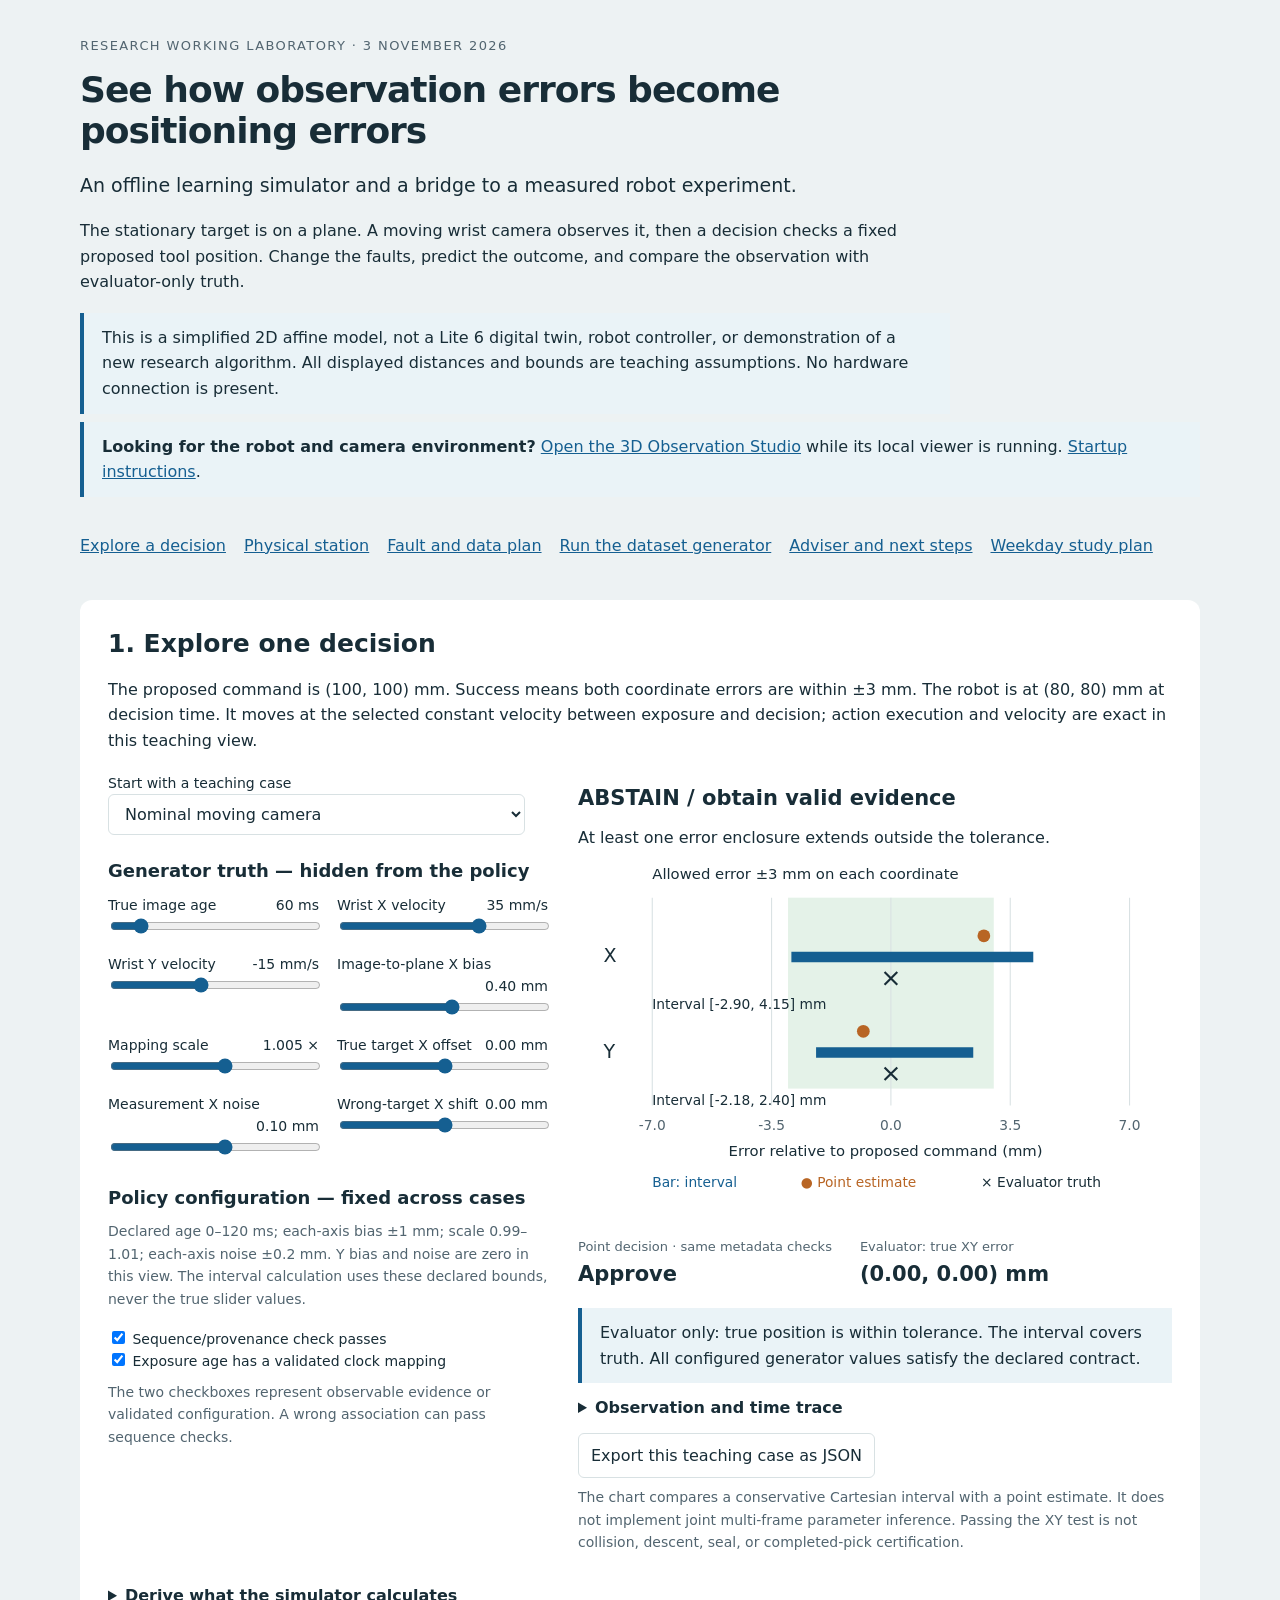
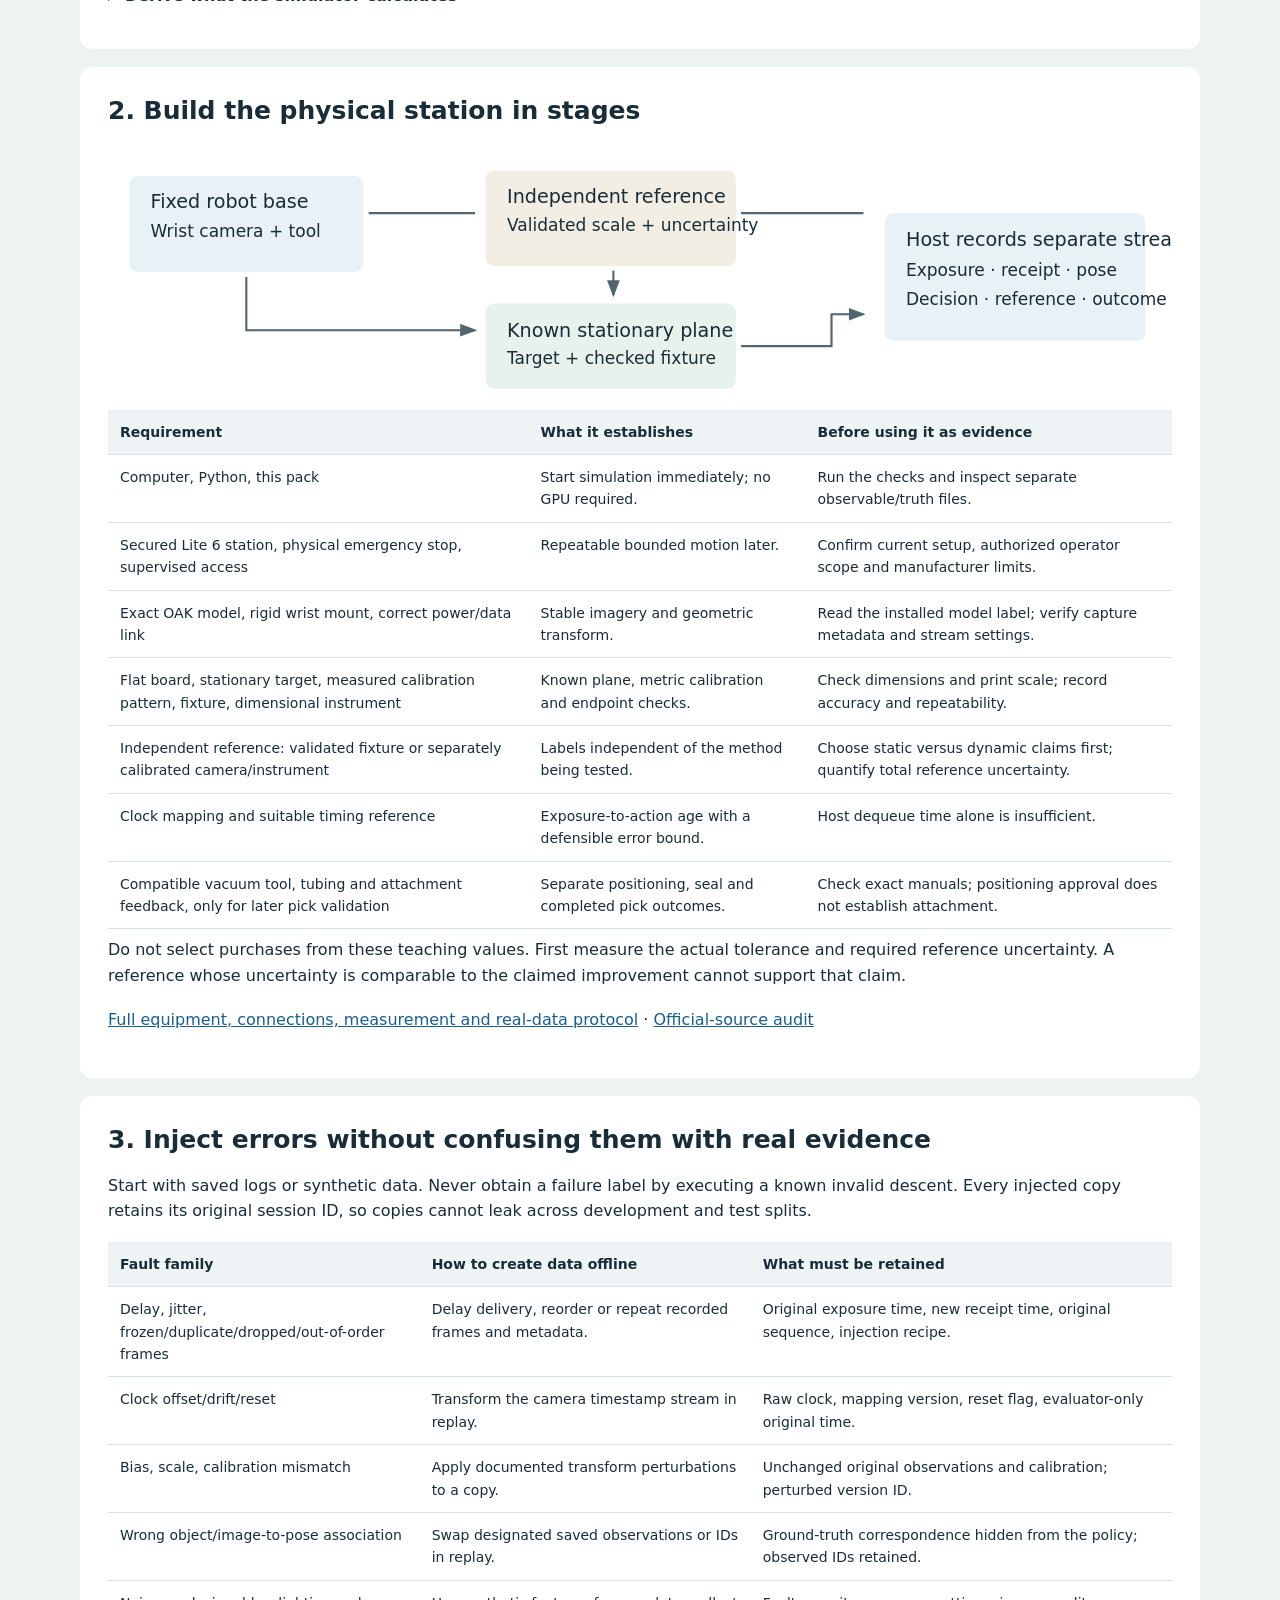
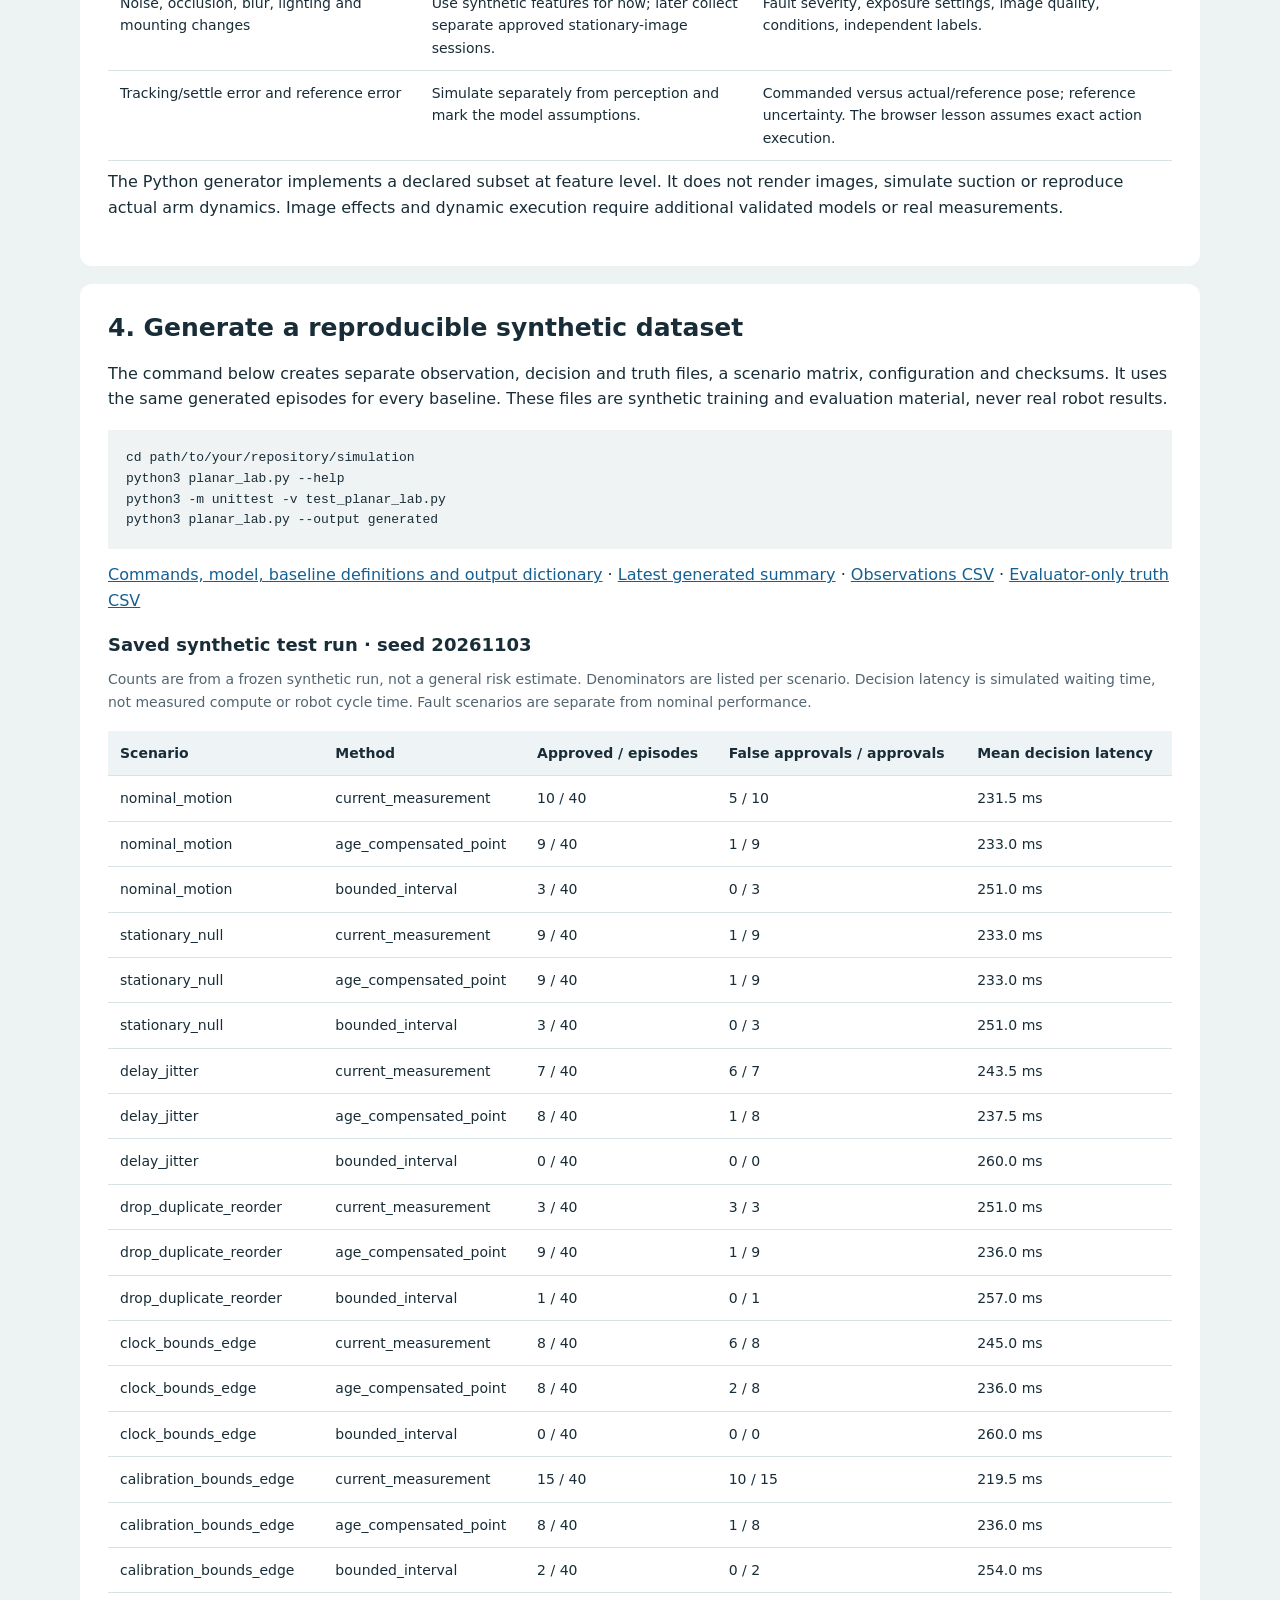
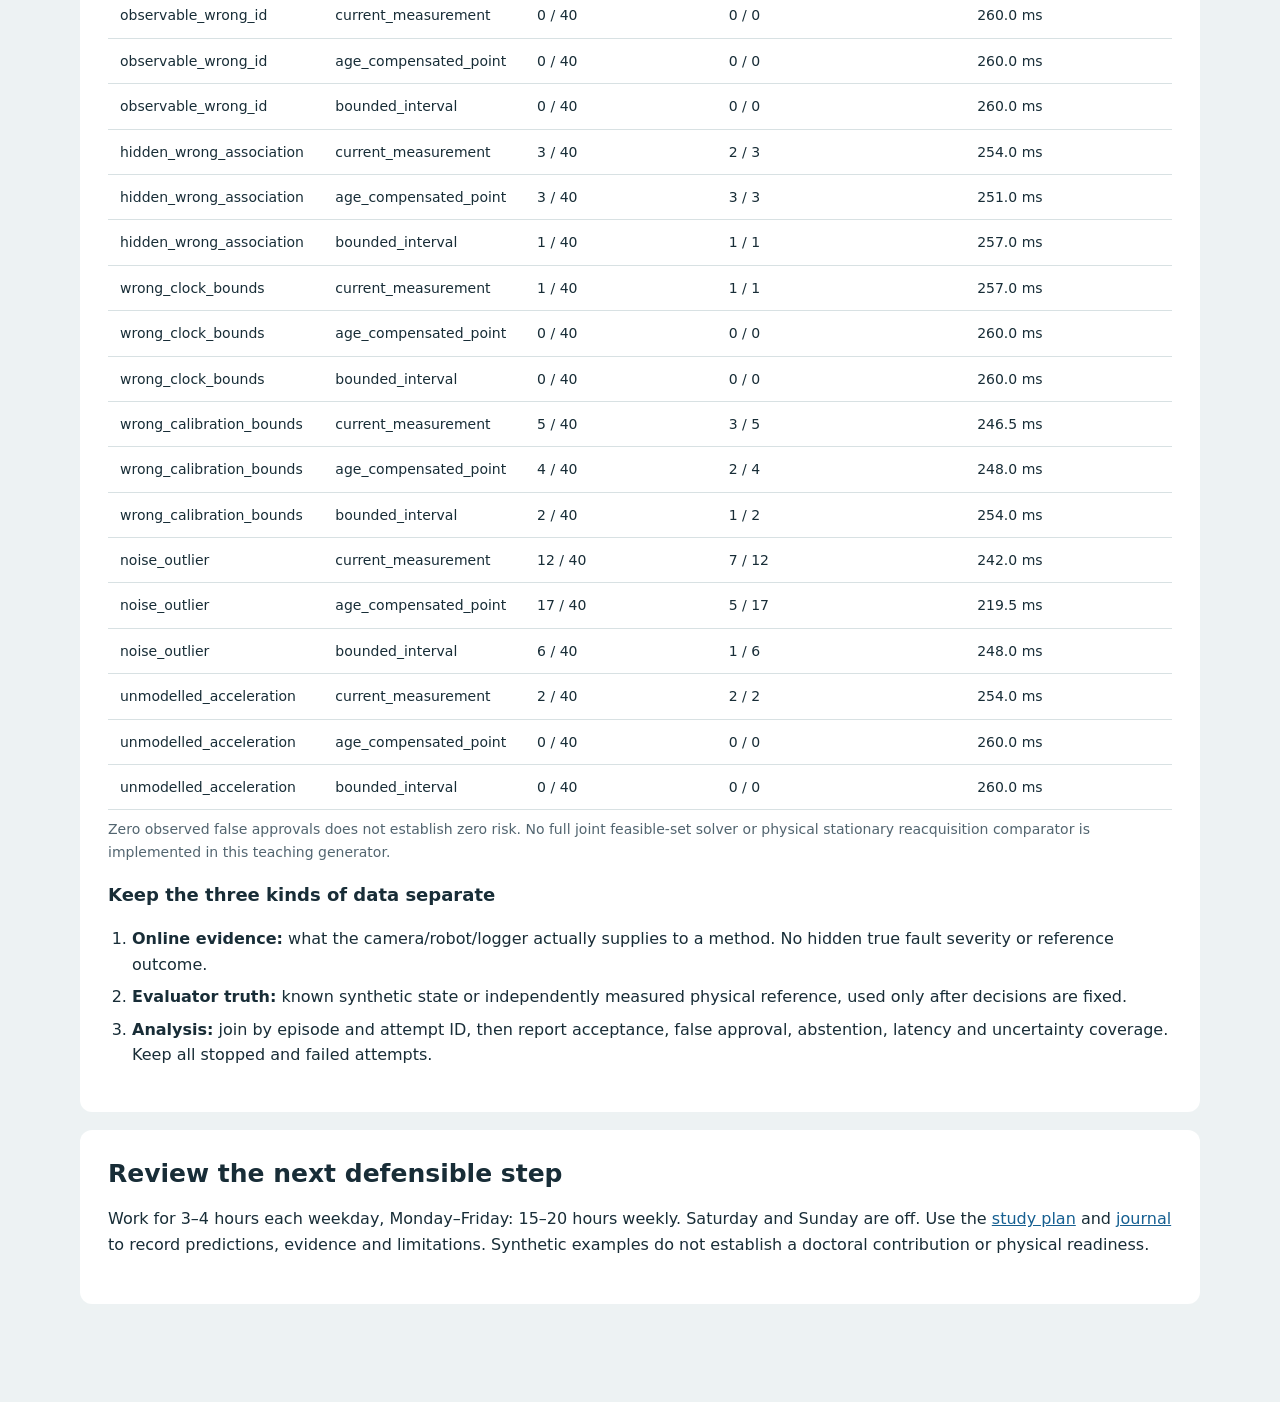
==== simulation/LAB_EXPLORER.html @ f9ffcfca "Publish reviewed Lite 6 visual laboratory and daily weekday study materials" ====
<!doctype html>
<html lang="en"><head><meta charset="utf-8"><meta name="viewport" content="width=device-width,initial-scale=1"><title>Robot observation laboratory · simulation and experiment guide</title>
<style>
:root{color-scheme:light;--ink:#182d37;--muted:#526570;--line:#d8e1e3;--blue:#155f91;--green:#196b51;--red:#a93433;--paper:#fff;--back:#edf2f3}*{box-sizing:border-box}body{margin:0;background:var(--back);color:var(--ink);font:16px/1.6 system-ui,-apple-system,sans-serif}main{max-width:1180px;margin:auto;padding:36px 30px 80px}header{max-width:870px}h1{font-size:36px;line-height:1.15;letter-spacing:-1px;margin:12px 0 18px}h2{font-size:25px;line-height:1.3;margin:0 0 16px}h3{font-size:18px;margin:0 0 8px}p{margin:8px 0 18px}a{color:var(--blue)}.eyebrow{font-size:13px;text-transform:uppercase;letter-spacing:1.4px;color:var(--muted)}nav{display:flex;gap:18px;flex-wrap:wrap;padding:18px 0 24px}section{background:var(--paper);padding:28px;margin:18px 0;border-radius:12px}.lead{font-size:19px}.notice{border-left:4px solid var(--blue);padding:12px 18px;background:#eaf3f7}.grid{display:grid;grid-template-columns:1fr 1.35fr;gap:30px}.controls{display:grid;grid-template-columns:1fr 1fr;gap:12px 18px}label{display:block;font-size:14px}label output{float:right;font-variant-numeric:tabular-nums}input[type=range]{width:100%;accent-color:var(--blue)}select,button{font:inherit;max-width:100%;padding:9px 12px;border:1px solid var(--line);border-radius:6px;background:white;color:var(--ink)}button{cursor:pointer}button:hover{background:#edf4f7}button:focus-visible,a:focus-visible,input:focus-visible,select:focus-visible{outline:3px solid #d98c30;outline-offset:3px}.span{grid-column:1/-1}.muted{color:var(--muted);font-size:14px}.status{font-size:21px;font-weight:650;margin:10px 0}.metrics{display:flex;flex-wrap:wrap;gap:12px 28px;margin:16px 0}.metrics strong{display:block;font-size:21px;font-variant-numeric:tabular-nums}.metrics span{font-size:13px;color:var(--muted)}.figure{width:100%;height:auto;display:block}.steps{display:grid;grid-template-columns:repeat(4,1fr);gap:18px}.steps article{border-top:3px solid var(--line);padding-top:12px}table{border-collapse:collapse;width:100%;font-size:14px}th,td{padding:11px 12px;border-bottom:1px solid var(--line);text-align:left;vertical-align:top}th{background:#eef4f5}code,pre{font-family:ui-monospace,monospace;font-size:13px}pre{background:#eff3f4;padding:18px;overflow:auto}details{margin:12px 0}summary{cursor:pointer;font-weight:600}.table-wrap{overflow-x:auto}ul,ol{padding-left:24px}li{margin:7px 0}.result{padding:16px 0;border-top:1px solid var(--line)}.tag{font-size:12px;letter-spacing:.4px;text-transform:uppercase;color:var(--muted)}@media(max-width:800px){.grid{grid-template-columns:1fr}.steps{grid-template-columns:1fr 1fr}h1{font-size:29px}main{padding:22px 14px}section{padding:21px 18px}}@media(max-width:400px){.controls,.steps{grid-template-columns:1fr}.span{grid-column:auto}}@media print{body{background:white}main{padding:0}section{break-inside:avoid}button,input,select{display:none}}
</style></head><body><main>
<header><div class="eyebrow">Research working laboratory · 3 November 2026</div><h1>See how observation errors become positioning errors</h1><p class="lead">An offline learning simulator and a bridge to a measured robot experiment.</p><p>The stationary target is on a plane. A moving wrist camera observes it, then a decision checks a fixed proposed tool position. Change the faults, predict the outcome, and compare the observation with evaluator-only truth.</p><div class="notice">This is a simplified 2D affine model, not a Lite 6 digital twin, robot controller, or demonstration of a new research algorithm. All displayed distances and bounds are teaching assumptions. No hardware connection is present.</div></header>
<p class="notice"><strong>Looking for the robot and camera environment?</strong> <a href="scene3d/index.html">Open the 3D Observation Studio</a> while its local viewer is running. <a href="scene3d/README.html">Startup instructions</a>.</p><nav aria-label="Laboratory contents"><a href="#explore">Explore a decision</a><a href="#station">Physical station</a><a href="#faults">Fault and data plan</a><a href="#run">Run the dataset generator</a><a href="#adviser">Adviser and next steps</a><a href="../starter_pack/16_Week_Plan.html">Weekday study plan</a></nav>
<section id="explore"><h2>1. Explore one decision</h2><p>The proposed command is (100, 100) mm. Success means both coordinate errors are within ±3 mm. The robot is at (80, 80) mm at decision time. It moves at the selected constant velocity between exposure and decision; action execution and velocity are exact in this teaching view.</p>
<div class="grid"><div><label for="preset">Start with a teaching case</label><select id="preset"><option value="nominal">Nominal moving camera</option><option value="stopped">Stopped camera: old image can remain useful</option><option value="bias">Calibration error exceeds the declared bound</option><option value="freeze">Frozen image with misleading freshness</option><option value="association">Wrong target association</option><option value="duplicate">Duplicate frame detected</option><option value="unknown">Only receipt time is available</option></select>
<h3 style="margin-top:22px">Generator truth — hidden from the policy</h3><div class="controls">
<label for="age">True image age <output id="ageVal"></output><input id="age" type="range" min="0" max="500" value="60" step="5"></label>
<label for="velocity">Wrist X velocity <output id="velocityVal"></output><input id="velocity" type="range" min="-100" max="100" value="35" step="5"></label>
<label for="vy">Wrist Y velocity <output id="vyVal"></output><input id="vy" type="range" min="-100" max="100" value="-15" step="5"></label>
<label for="bias">Image-to-plane X bias <output id="biasVal"></output><input id="bias" type="range" min="-5" max="5" value="0.4" step="0.1"></label>
<label for="scale">Mapping scale <output id="scaleVal"></output><input id="scale" type="range" min="0.95" max="1.05" value="1.005" step="0.001"></label>
<label for="offset">True target X offset <output id="offsetVal"></output><input id="offset" type="range" min="-6" max="6" value="0" step="0.1"></label>
<label for="noise">Measurement X noise <output id="noiseVal"></output><input id="noise" type="range" min="-1" max="1" value="0.1" step="0.05"></label>
<label for="assoc">Wrong-target X shift <output id="assocVal"></output><input id="assoc" type="range" min="-10" max="10" value="0" step="0.5"></label>
</div><h3 style="margin-top:22px">Policy configuration — fixed across cases</h3><p class="muted">Declared age 0–120 ms; each-axis bias ±1 mm; scale 0.99–1.01; each-axis noise ±0.2 mm. Y bias and noise are zero in this view. The interval calculation uses these declared bounds, never the true slider values.</p>
<label><input id="provenance" type="checkbox" checked> Sequence/provenance check passes</label><label><input id="clock" type="checkbox" checked> Exposure age has a validated clock mapping</label><p class="muted">The two checkboxes represent observable evidence or validated configuration. A wrong association can pass sequence checks.</p></div>
<div><div id="status" class="status" aria-live="polite"></div><div id="reason"></div><svg id="plot" class="figure" viewBox="0 0 560 345" role="img" aria-label="Coordinate error intervals relative to allowed positioning tolerance"></svg><div class="metrics"><div><span>Point decision · same metadata checks</span><strong id="naive"></strong></div><div><span>Evaluator: true XY error</span><strong id="actual"></strong></div></div><div id="audit" class="notice"></div><details><summary>Observation and time trace</summary><pre id="trace"></pre></details><button id="export" type="button">Export this teaching case as JSON</button><p class="muted">The chart compares a conservative Cartesian interval with a point estimate. It does not implement joint multi-frame parameter inference. Passing the XY test is not collision, descent, seal, or completed-pick certification.</p></div></div>
<details><summary>Derive what the simulator calculates</summary><p>For each axis, exposure pose r<sub>c</sub> = r<sub>d</sub> − v·a, and the observation z = s·(p − r<sub>c</sub>) + b + n. The naive estimator uses p̂ = r<sub>d</sub> + z. The interval estimator considers p = r<sub>d</sub> − v·a + (z − b − n)/s for every endpoint of the declared age, bias, noise, and positive scale intervals. This expression is monotone in each variable when the others are fixed, so its extrema over this box occur at corners. It subtracts the fixed command to obtain the error interval. It approves only if both intervals lie within ±3 mm and the metadata requirements pass.</p><p>Increasing age does not create geometric error when velocity is zero and the scene is unchanged. A finite bound can fail when the actual age or bias exceeds it, or when the observed object is different. The evaluator can expose such failures; the online policy generally cannot see the hidden cause.</p></details></section>
<section id="station"><h2>2. Build the physical station in stages</h2><svg class="figure" viewBox="0 0 1000 250" role="img" aria-labelledby="stationTitle"><title id="stationTitle">Proposed station: wrist camera and tool over stationary target, independent reference, time and data streams</title><defs><marker id="arrow" markerWidth="9" markerHeight="9" refX="7" refY="3" orient="auto"><path d="M0,0 L0,6 L8,3 Z" fill="#526570"/></marker></defs><rect x="20" y="30" width="220" height="90" rx="8" fill="#e8f1f5"/><text x="40" y="60" font-size="18" fill="#182d37">Fixed robot base</text><text x="40" y="87" font-size="16" fill="#182d37">Wrist camera + tool</text><path d="M130,125 V175 H345" fill="none" stroke="#526570" stroke-width="2" marker-end="url(#arrow)"/><rect x="355" y="150" width="235" height="80" rx="8" fill="#e8f2ed"/><text x="375" y="181" font-size="18" fill="#182d37">Known stationary plane</text><text x="375" y="207" font-size="16" fill="#182d37">Target + checked fixture</text><rect x="355" y="25" width="235" height="90" rx="8" fill="#f3eee4"/><text x="375" y="55" font-size="18" fill="#182d37">Independent reference</text><text x="375" y="82" font-size="16" fill="#182d37">Validated scale + uncertainty</text><path d="M475,119 V142" stroke="#526570" stroke-width="2" marker-end="url(#arrow)"/><rect x="730" y="65" width="245" height="120" rx="8" fill="#e8f1f5"/><text x="750" y="96" font-size="18" fill="#182d37">Host records separate streams</text><text x="750" y="124" font-size="16" fill="#182d37">Exposure · receipt · pose</text><text x="750" y="151" font-size="16" fill="#182d37">Decision · reference · outcome</text><path d="M245,65 H345 M595,65 H710 M595,190 H680 V160 H710" fill="none" stroke="#526570" stroke-width="2" marker-end="url(#arrow)"/></svg>
<div class="table-wrap"><table><thead><tr><th>Requirement</th><th>What it establishes</th><th>Before using it as evidence</th></tr></thead><tbody>
<tr><td>Computer, Python, this pack</td><td>Start simulation immediately; no GPU required.</td><td>Run the checks and inspect separate observable/truth files.</td></tr><tr><td>Secured Lite 6 station, physical emergency stop, supervised access</td><td>Repeatable bounded motion later.</td><td>Confirm current setup, authorized operator scope and manufacturer limits.</td></tr><tr><td>Exact OAK model, rigid wrist mount, correct power/data link</td><td>Stable imagery and geometric transform.</td><td>Read the installed model label; verify capture metadata and stream settings.</td></tr><tr><td>Flat board, stationary target, measured calibration pattern, fixture, dimensional instrument</td><td>Known plane, metric calibration and endpoint checks.</td><td>Check dimensions and print scale; record accuracy and repeatability.</td></tr><tr><td>Independent reference: validated fixture or separately calibrated camera/instrument</td><td>Labels independent of the method being tested.</td><td>Choose static versus dynamic claims first; quantify total reference uncertainty.</td></tr><tr><td>Clock mapping and suitable timing reference</td><td>Exposure-to-action age with a defensible error bound.</td><td>Host dequeue time alone is insufficient.</td></tr><tr><td>Compatible vacuum tool, tubing and attachment feedback, only for later pick validation</td><td>Separate positioning, seal and completed pick outcomes.</td><td>Check exact manuals; positioning approval does not establish attachment.</td></tr></tbody></table></div>
<p>Do not select purchases from these teaching values. First measure the actual tolerance and required reference uncertainty. A reference whose uncertainty is comparable to the claimed improvement cannot support that claim.</p><p><a href="PHYSICAL_SETUP_AND_DATA_PROTOCOL.html">Full equipment, connections, measurement and real-data protocol</a> · <a href="SOURCES.html">Official-source audit</a></p></section>
<section id="faults"><h2>3. Inject errors without confusing them with real evidence</h2><p>Start with saved logs or synthetic data. Never obtain a failure label by executing a known invalid descent. Every injected copy retains its original session ID, so copies cannot leak across development and test splits.</p><div class="table-wrap"><table><thead><tr><th>Fault family</th><th>How to create data offline</th><th>What must be retained</th></tr></thead><tbody><tr><td>Delay, jitter, frozen/duplicate/dropped/out-of-order frames</td><td>Delay delivery, reorder or repeat recorded frames and metadata.</td><td>Original exposure time, new receipt time, original sequence, injection recipe.</td></tr><tr><td>Clock offset/drift/reset</td><td>Transform the camera timestamp stream in replay.</td><td>Raw clock, mapping version, reset flag, evaluator-only original time.</td></tr><tr><td>Bias, scale, calibration mismatch</td><td>Apply documented transform perturbations to a copy.</td><td>Unchanged original observations and calibration; perturbed version ID.</td></tr><tr><td>Wrong object/image-to-pose association</td><td>Swap designated saved observations or IDs in replay.</td><td>Ground-truth correspondence hidden from the policy; observed IDs retained.</td></tr><tr><td>Noise, occlusion, blur, lighting and mounting changes</td><td>Use synthetic features for now; later collect separate approved stationary-image sessions.</td><td>Fault severity, exposure settings, image quality, conditions, independent labels.</td></tr><tr><td>Tracking/settle error and reference error</td><td>Simulate separately from perception and mark the model assumptions.</td><td>Commanded versus actual/reference pose; reference uncertainty. The browser lesson assumes exact action execution.</td></tr></tbody></table></div><p>The Python generator implements a declared subset at feature level. It does not render images, simulate suction or reproduce actual arm dynamics. Image effects and dynamic execution require additional validated models or real measurements.</p></section>
<section id="run"><h2>4. Generate a reproducible synthetic dataset</h2><p>The command below creates separate observation, decision and truth files, a scenario matrix, configuration and checksums. It uses the same generated episodes for every baseline. These files are synthetic training and evaluation material, never real robot results.</p><pre>cd path/to/your/repository/simulation
python3 planar_lab.py --help
python3 -m unittest -v test_planar_lab.py
python3 planar_lab.py --output generated</pre><p><a href="README.html">Commands, model, baseline definitions and output dictionary</a> · <a href="generated/summary.json">Latest generated summary</a> · <a href="generated/observations.csv">Observations CSV</a> · <a href="generated/truth.csv">Evaluator-only truth CSV</a></p>
<div id="batch-results"><h3>Saved synthetic test run · seed 20261103</h3><p class="muted">Counts are from a frozen synthetic run, not a general risk estimate. Denominators are listed per scenario. Decision latency is simulated waiting time, not measured compute or robot cycle time. Fault scenarios are separate from nominal performance.</p><div class="table-wrap"><table><thead><tr><th>Scenario</th><th>Method</th><th>Approved / episodes</th><th>False approvals / approvals</th><th>Mean decision latency</th></tr></thead><tbody><tr><td>nominal_motion</td><td>current_measurement</td><td>10 / 40</td><td>5 / 10</td><td>231.5 ms</td></tr><tr><td>nominal_motion</td><td>age_compensated_point</td><td>9 / 40</td><td>1 / 9</td><td>233.0 ms</td></tr><tr><td>nominal_motion</td><td>bounded_interval</td><td>3 / 40</td><td>0 / 3</td><td>251.0 ms</td></tr><tr><td>stationary_null</td><td>current_measurement</td><td>9 / 40</td><td>1 / 9</td><td>233.0 ms</td></tr><tr><td>stationary_null</td><td>age_compensated_point</td><td>9 / 40</td><td>1 / 9</td><td>233.0 ms</td></tr><tr><td>stationary_null</td><td>bounded_interval</td><td>3 / 40</td><td>0 / 3</td><td>251.0 ms</td></tr><tr><td>delay_jitter</td><td>current_measurement</td><td>7 / 40</td><td>6 / 7</td><td>243.5 ms</td></tr><tr><td>delay_jitter</td><td>age_compensated_point</td><td>8 / 40</td><td>1 / 8</td><td>237.5 ms</td></tr><tr><td>delay_jitter</td><td>bounded_interval</td><td>0 / 40</td><td>0 / 0</td><td>260.0 ms</td></tr><tr><td>drop_duplicate_reorder</td><td>current_measurement</td><td>3 / 40</td><td>3 / 3</td><td>251.0 ms</td></tr><tr><td>drop_duplicate_reorder</td><td>age_compensated_point</td><td>9 / 40</td><td>1 / 9</td><td>236.0 ms</td></tr><tr><td>drop_duplicate_reorder</td><td>bounded_interval</td><td>1 / 40</td><td>0 / 1</td><td>257.0 ms</td></tr><tr><td>clock_bounds_edge</td><td>current_measurement</td><td>8 / 40</td><td>6 / 8</td><td>245.0 ms</td></tr><tr><td>clock_bounds_edge</td><td>age_compensated_point</td><td>8 / 40</td><td>2 / 8</td><td>236.0 ms</td></tr><tr><td>clock_bounds_edge</td><td>bounded_interval</td><td>0 / 40</td><td>0 / 0</td><td>260.0 ms</td></tr><tr><td>calibration_bounds_edge</td><td>current_measurement</td><td>15 / 40</td><td>10 / 15</td><td>219.5 ms</td></tr><tr><td>calibration_bounds_edge</td><td>age_compensated_point</td><td>8 / 40</td><td>1 / 8</td><td>236.0 ms</td></tr><tr><td>calibration_bounds_edge</td><td>bounded_interval</td><td>2 / 40</td><td>0 / 2</td><td>254.0 ms</td></tr><tr><td>observable_wrong_id</td><td>current_measurement</td><td>0 / 40</td><td>0 / 0</td><td>260.0 ms</td></tr><tr><td>observable_wrong_id</td><td>age_compensated_point</td><td>0 / 40</td><td>0 / 0</td><td>260.0 ms</td></tr><tr><td>observable_wrong_id</td><td>bounded_interval</td><td>0 / 40</td><td>0 / 0</td><td>260.0 ms</td></tr><tr><td>hidden_wrong_association</td><td>current_measurement</td><td>3 / 40</td><td>2 / 3</td><td>254.0 ms</td></tr><tr><td>hidden_wrong_association</td><td>age_compensated_point</td><td>3 / 40</td><td>3 / 3</td><td>251.0 ms</td></tr><tr><td>hidden_wrong_association</td><td>bounded_interval</td><td>1 / 40</td><td>1 / 1</td><td>257.0 ms</td></tr><tr><td>wrong_clock_bounds</td><td>current_measurement</td><td>1 / 40</td><td>1 / 1</td><td>257.0 ms</td></tr><tr><td>wrong_clock_bounds</td><td>age_compensated_point</td><td>0 / 40</td><td>0 / 0</td><td>260.0 ms</td></tr><tr><td>wrong_clock_bounds</td><td>bounded_interval</td><td>0 / 40</td><td>0 / 0</td><td>260.0 ms</td></tr><tr><td>wrong_calibration_bounds</td><td>current_measurement</td><td>5 / 40</td><td>3 / 5</td><td>246.5 ms</td></tr><tr><td>wrong_calibration_bounds</td><td>age_compensated_point</td><td>4 / 40</td><td>2 / 4</td><td>248.0 ms</td></tr><tr><td>wrong_calibration_bounds</td><td>bounded_interval</td><td>2 / 40</td><td>1 / 2</td><td>254.0 ms</td></tr><tr><td>noise_outlier</td><td>current_measurement</td><td>12 / 40</td><td>7 / 12</td><td>242.0 ms</td></tr><tr><td>noise_outlier</td><td>age_compensated_point</td><td>17 / 40</td><td>5 / 17</td><td>219.5 ms</td></tr><tr><td>noise_outlier</td><td>bounded_interval</td><td>6 / 40</td><td>1 / 6</td><td>248.0 ms</td></tr><tr><td>unmodelled_acceleration</td><td>current_measurement</td><td>2 / 40</td><td>2 / 2</td><td>254.0 ms</td></tr><tr><td>unmodelled_acceleration</td><td>age_compensated_point</td><td>0 / 40</td><td>0 / 0</td><td>260.0 ms</td></tr><tr><td>unmodelled_acceleration</td><td>bounded_interval</td><td>0 / 40</td><td>0 / 0</td><td>260.0 ms</td></tr></tbody></table></div><p class="muted">Zero observed false approvals does not establish zero risk. No full joint feasible-set solver or physical stationary reacquisition comparator is implemented in this teaching generator.</p></div><h3>Keep the three kinds of data separate</h3><ol><li><strong>Online evidence:</strong> what the camera/robot/logger actually supplies to a method. No hidden true fault severity or reference outcome.</li><li><strong>Evaluator truth:</strong> known synthetic state or independently measured physical reference, used only after decisions are fixed.</li><li><strong>Analysis:</strong> join by episode and attempt ID, then report acceptance, false approval, abstention, latency and uncertainty coverage. Keep all stopped and failed attempts.</li></ol></section>
<section id="adviser"><h2>Review the next defensible step</h2><p>Work for 3–4 hours each weekday, Monday–Friday: 15–20 hours weekly. Saturday and Sunday are off. Use the <a href="../starter_pack/16_Week_Plan.html">study plan</a> and <a href="../starter_pack/Study_Journal.html">journal</a> to record predictions, evidence and limitations. Synthetic examples do not establish a doctoral contribution or physical readiness.</p></section>
</main><script>
'use strict';
const ids=['age','velocity','vy','bias','scale','offset','noise','assoc'];
const $=id=>document.getElementById(id);let exported;
const f=(x,n=2)=>Number(x).toFixed(n);
function interval(z,v){let vals=[];for(const a of [0,.12])for(const b of [-1,1])for(const n of [-.2,.2])for(const s of [.99,1.01])vals.push(80-v*a+(z-b-n)/s-100);return [Math.min(...vals),Math.max(...vals)];}
function update(){const q=Object.fromEntries(ids.map(id=>[id,Number($(id).value)]));
for(const id of ids){let unit=id==='age'?' ms':(['velocity','vy'].includes(id)?' mm/s':id==='scale'?' ×':' mm');$(id+'Val').textContent=f(q[id],id==='scale'?3:id==='age'||id==='velocity'||id==='vy'?0:2)+unit;}
const a=q.age/1000,rc=[80-q.velocity*a,80-q.vy*a],p=[100+q.offset,100],z=[q.scale*(p[0]-rc[0])+q.bias+q.noise+q.assoc,q.scale*(p[1]-rc[1])];
const point=z.map(t=>80+t-100),bounds=[interval(z[0],q.velocity),interval(z[1],q.vy)];const contained=bounds.every(t=>t[0]>=-3&&t[1]<=3),checks=$('provenance').checked&&$('clock').checked,approved=checks&&contained;
const trueError=[q.offset,0],trueSuccess=trueError.every(x=>Math.abs(x)<=3);const covered=bounds.every((t,i)=>trueError[i]>=t[0]-1e-10&&trueError[i]<=t[1]+1e-10);
const violations=[];if(a>.12)violations.push('true age is outside the declared interval');if(Math.abs(q.bias)>1)violations.push('bias exceeds the declared bound');if(q.scale<.99||q.scale>1.01)violations.push('scale exceeds the declared range');if(Math.abs(q.noise)>.2)violations.push('noise exceeds the declared bound');if(q.assoc!==0)violations.push('target association is wrong');
$('status').textContent=approved?'APPROVE under the declared model':'ABSTAIN / obtain valid evidence';$('status').style.color=approved?'var(--green)':'var(--ink)';$('reason').textContent=!$('provenance').checked?'Sequence/provenance check failed.':!$('clock').checked?'No validated exposure-age mapping. A finite timing certificate is unavailable.':contained?'Both error enclosures fit the fixed ±3 mm coordinate tolerance.':'At least one error enclosure extends outside the tolerance.';
$('naive').textContent=checks&&point.every(x=>Math.abs(x)<=3)?'Approve':'Abstain';$('actual').textContent='('+f(trueError[0])+', '+f(trueError[1])+') mm';
$('audit').textContent='Evaluator only: '+(trueSuccess?'true position is within tolerance. ':'true position is outside tolerance. ')+(covered?'The interval covers truth. ':'The interval MISSES truth. ')+(violations.length?'Contract violations: '+violations.join('; ')+'.':'All configured generator values satisfy the declared contract.')+(approved&&!trueSuccess?' FALSE APPROVAL: internal consistency did not establish that assumptions were correct.':'');
const limit=Math.max(6,...bounds.flat().map(Math.abs),...point.map(Math.abs),Math.abs(q.offset))*1.16;const sx=x=>70+(x+limit)/(2*limit)*450;let svg='<title>Error intervals and evaluator truth</title><desc>Blue bars show declared model error intervals. Circles show point estimates. Black crosses show evaluator truth. Green region is plus or minus three millimetres.</desc>';
svg+='<rect x="'+sx(-3)+'" y="44" width="'+(sx(3)-sx(-3))+'" height="180" fill="#e4f2e8"/><text x="70" y="26" font-size="14" fill="#182d37">Allowed error ±3 mm on each coordinate</text>';
for(let i=0;i<5;i++){let t=-limit+i*limit/2;svg+='<path d="M'+sx(t)+',44 V240" stroke="#d8e1e3"/><text x="'+sx(t)+'" y="263" text-anchor="middle" font-size="13" fill="#526570">'+f(t,1)+'</text>';}
for(let i=0;i<2;i++){let y=100+i*90;svg+='<text x="24" y="'+(y+5)+'" font-size="18" fill="#182d37">'+['X','Y'][i]+'</text><path d="M'+sx(bounds[i][0])+','+y+' H'+sx(bounds[i][1])+'" stroke="#155f91" stroke-width="10"/><circle cx="'+sx(point[i])+'" cy="'+(y-20)+'" r="6" fill="#b86524"/><path d="M'+(sx(trueError[i])-6)+','+(y+14)+' l12,12 m-12,0 l12,-12" stroke="#182d37" stroke-width="2"/><text x="70" y="'+(y+49)+'" font-size="13" fill="#182d37">Interval ['+f(bounds[i][0])+', '+f(bounds[i][1])+'] mm</text>';}
svg+='<text x="290" y="288" text-anchor="middle" font-size="14" fill="#182d37">Error relative to proposed command (mm)</text><text x="70" y="317" font-size="13" fill="#155f91">Bar: interval</text><text x="210" y="317" font-size="13" fill="#b86524">● Point estimate</text><text x="380" y="317" font-size="13" fill="#182d37">× Evaluator truth</text>';$('plot').innerHTML=svg;
exported={synthetic_only:true,model:'single_frame_affine_cartesian_teaching_view_v1',units:{position:'mm',time:'s'},observable:{z_mm:z,decision_pose_mm:[80,80],velocity_mm_s:[q.velocity,q.vy],sequence_check:$('provenance').checked,validated_clock_mapping:$('clock').checked},policy_configuration:{command_mm:[100,100],coordinate_tolerance_mm:3,age_s:[0,.12],bias_mm:[-1,1],scale:[.99,1.01],noise_mm:[-.2,.2]},decision:{approved,error_intervals_mm:bounds,naive_error_mm:point},evaluator_only:{true_target_mm:p,true_capture_pose_mm:rc,true_age_s:a,contract_violations:violations,coverage:covered,true_success:trueSuccess,false_approval:approved&&!trueSuccess}};
$('trace').textContent='Exposure t = −'+f(a,3)+' s; receipt / decision t = 0 s\nCapture pose = ('+rc.map(x=>f(x)).join(', ')+') mm [truth]\nObserved z = ('+z.map(x=>f(x)).join(', ')+') mm\nNaive target estimate = ('+point.map(x=>f(x+100)).join(', ')+') mm\nModel exposure age interval = [0, 0.120] s\nNo subsequent execution uncertainty in this lesson.';
}
function preset(){const base={age:60,velocity:35,vy:-15,bias:.4,scale:1.005,offset:0,noise:.1,assoc:0};const name=$('preset').value;Object.entries(base).forEach(([k,v])=>$(k).value=v);$('provenance').checked=true;$('clock').checked=true;if(name==='stopped'){ $('age').value=120;$('velocity').value=0;$('vy').value=0;}if(name==='bias'){ $('bias').value=-5;$('offset').value=5;$('age').value=0;$('scale').value=1;$('noise').value=0;$('velocity').value=0;$('vy').value=0;}if(name==='freeze'){$('age').value=450;}if(name==='association'){$('offset').value=5;$('assoc').value=-5;$('velocity').value=0;$('vy').value=0;$('bias').value=0;$('scale').value=1;$('noise').value=0;}if(name==='duplicate')$('provenance').checked=false;if(name==='unknown')$('clock').checked=false;update();}
ids.forEach(id=>$(id).addEventListener('input',update));['provenance','clock'].forEach(id=>$(id).addEventListener('change',update));$('preset').addEventListener('change',preset);$('export').addEventListener('click',()=>{const blob=new Blob([JSON.stringify(exported,null,2)],{type:'application/json'});const url=URL.createObjectURL(blob);const a=document.createElement('a');a.href=url;a.download='teaching_case.json';a.click();setTimeout(()=>URL.revokeObjectURL(url),1000);});update();
</script></body></html>
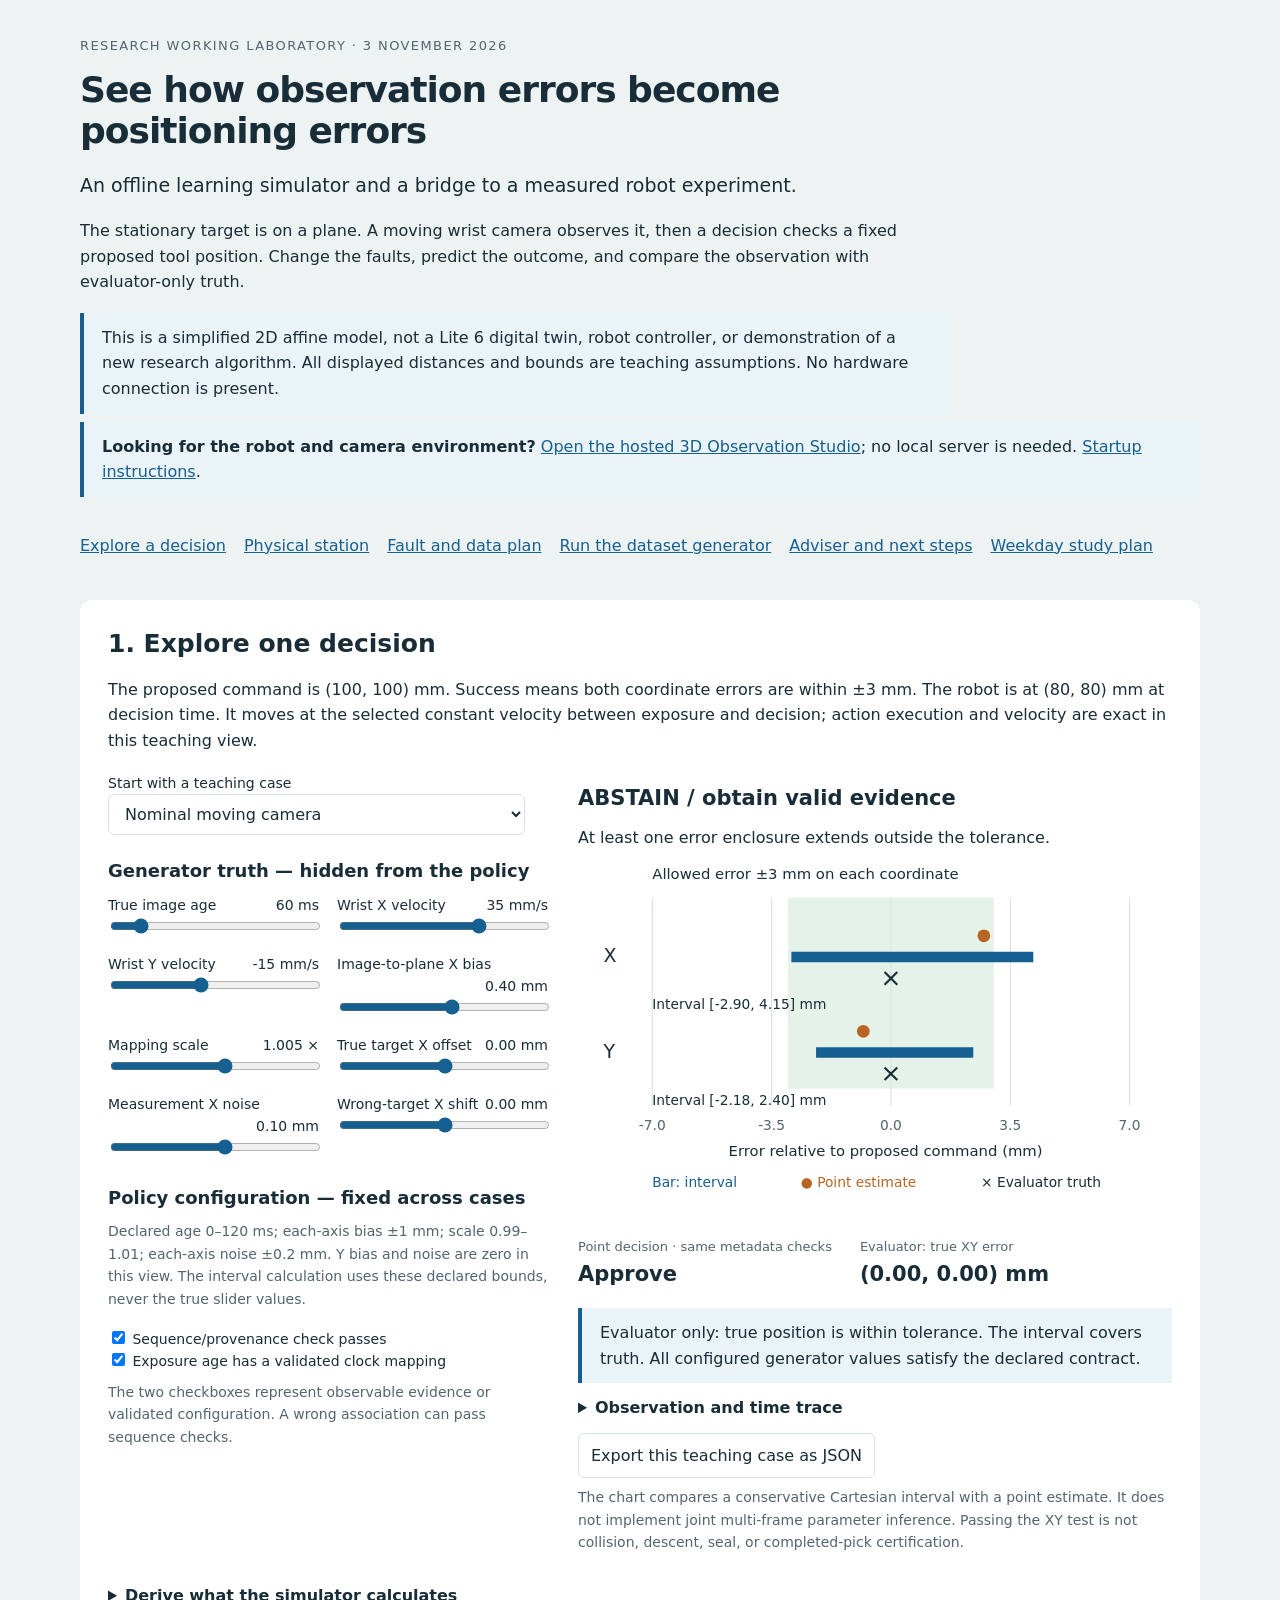
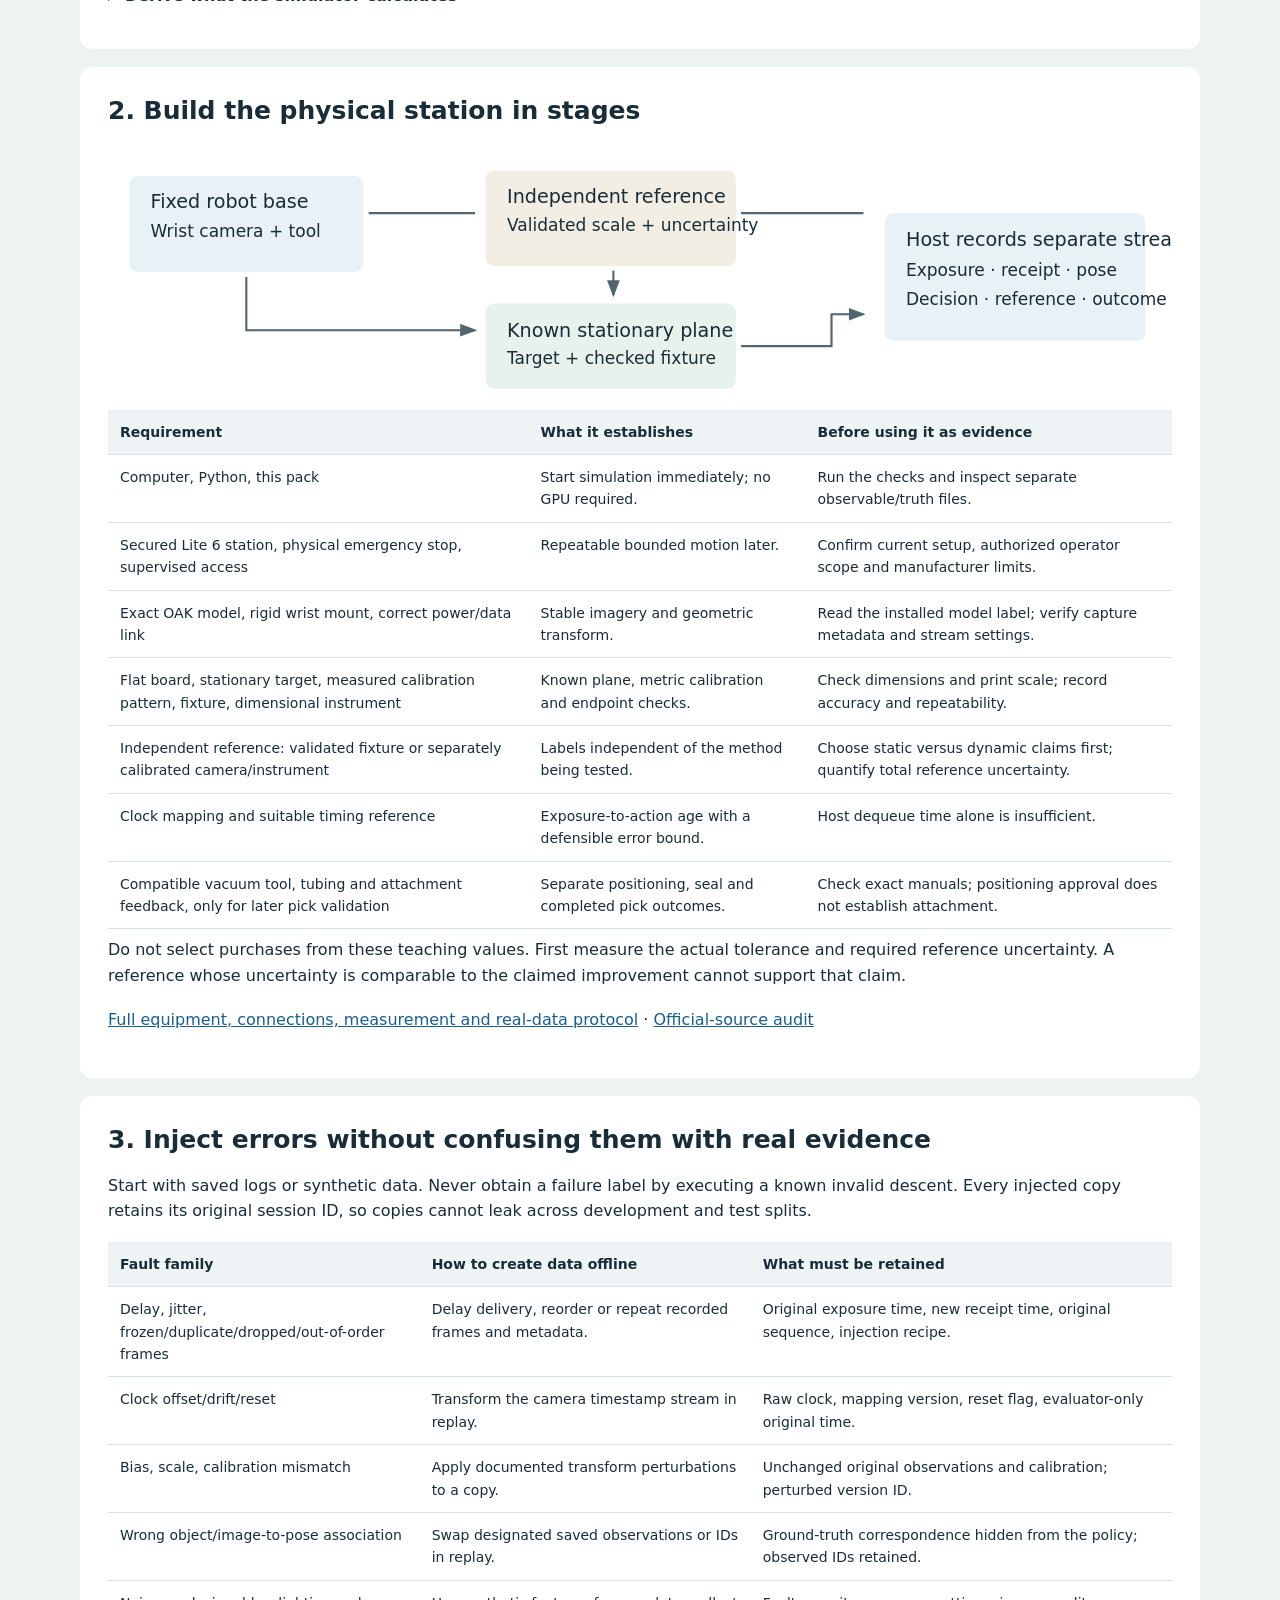
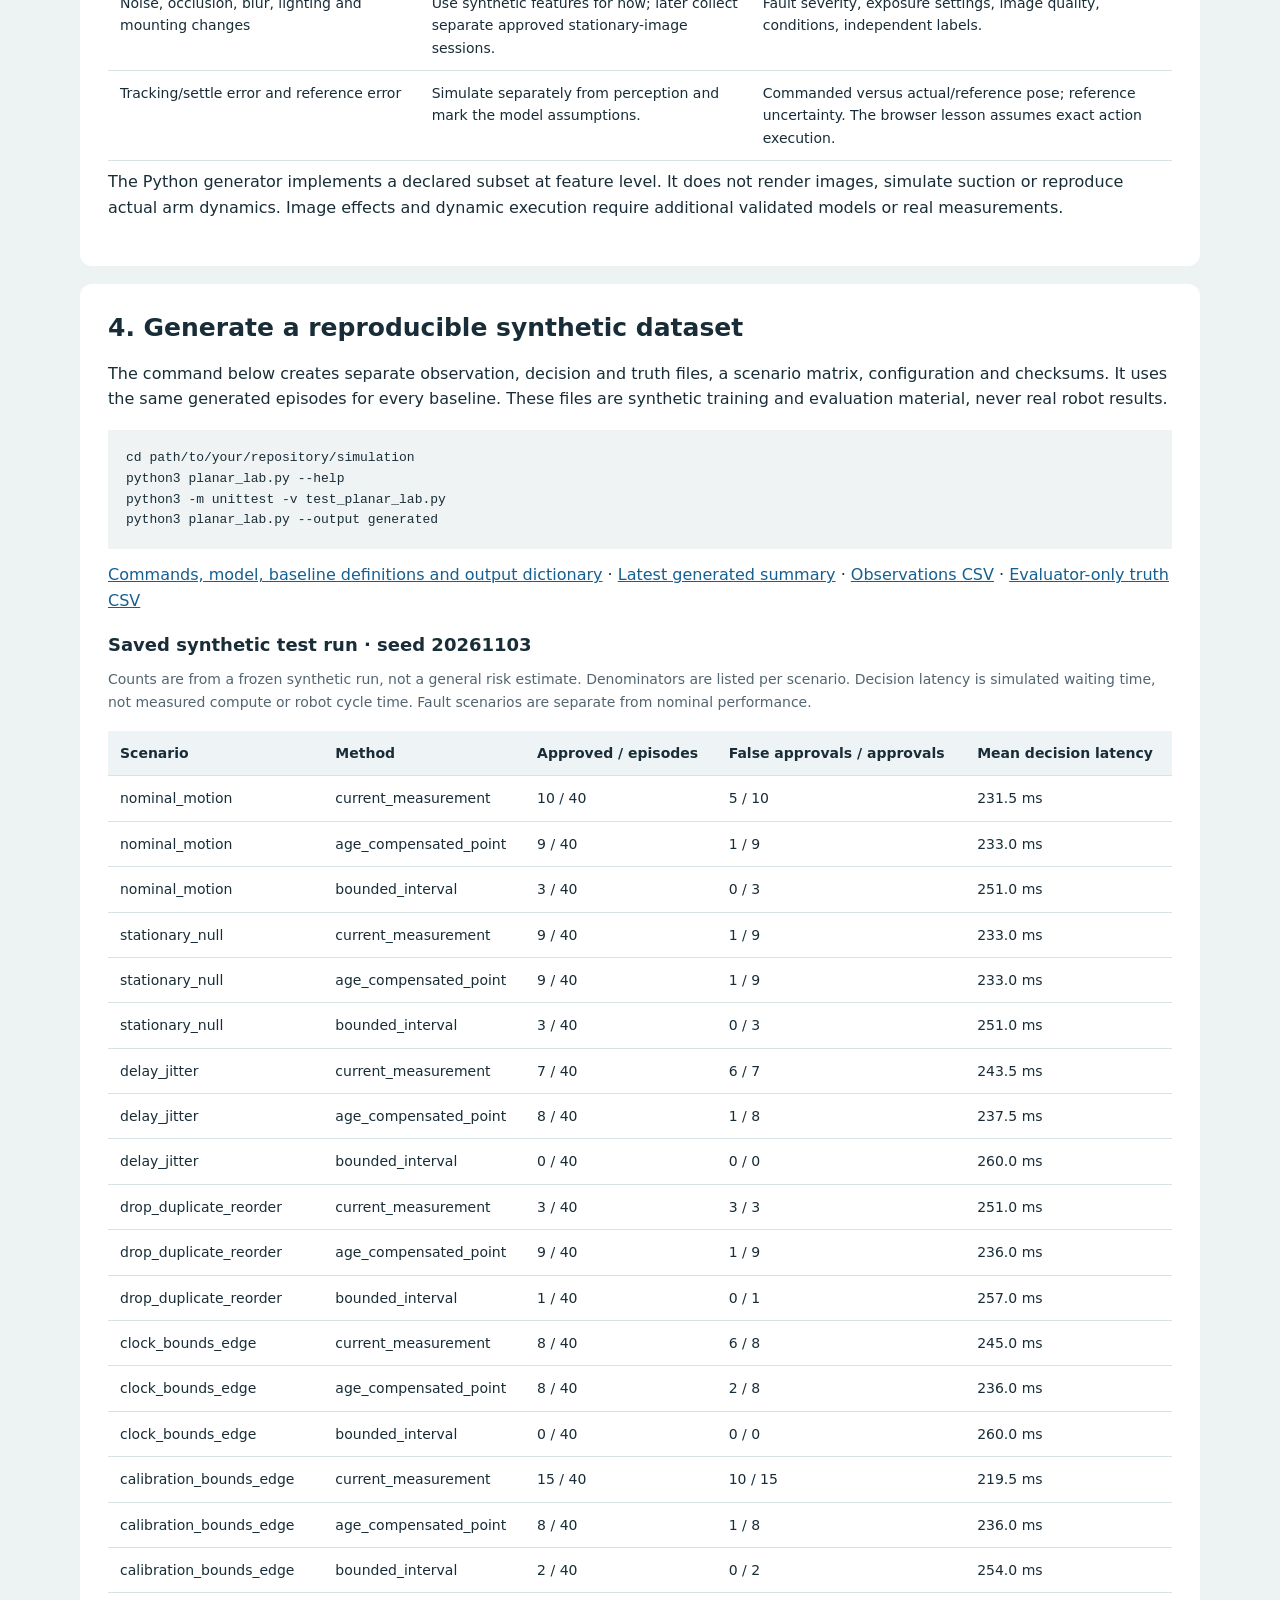
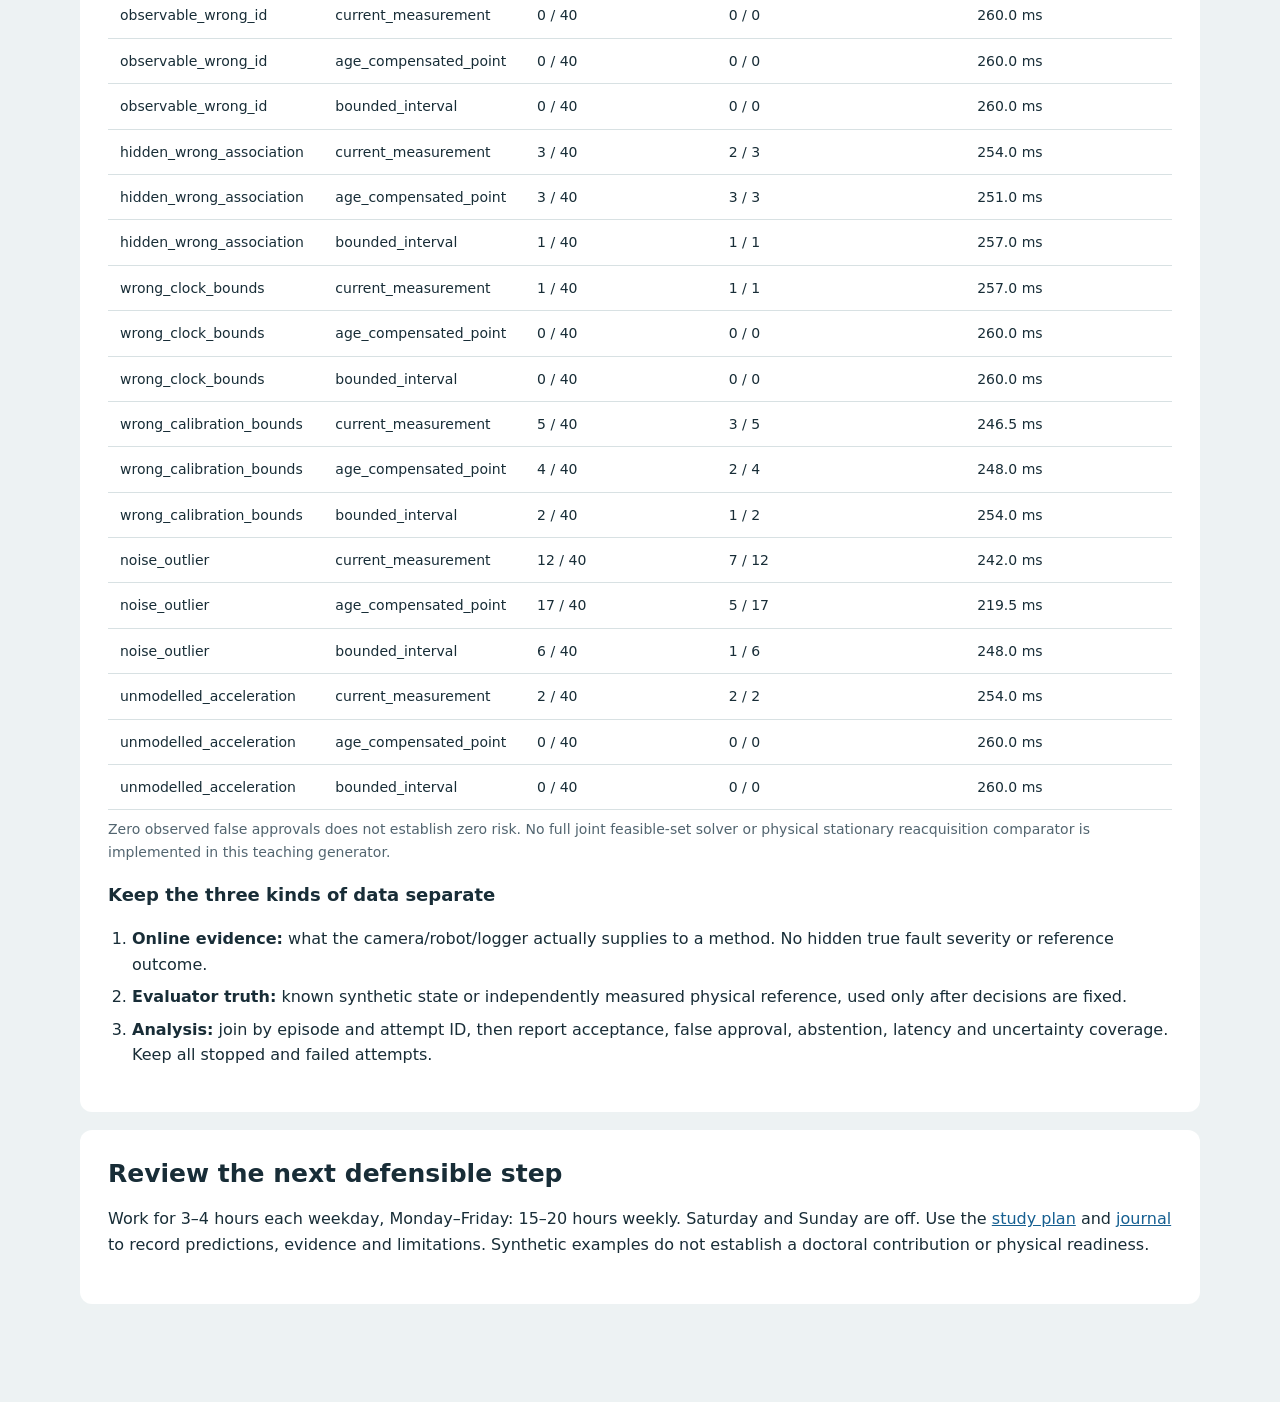
==== commit 6b925547: "Document verified hosted viewing and resource-aware playback" ====
--- a/simulation/LAB_EXPLORER.html
+++ b/simulation/LAB_EXPLORER.html
@@ -4,7 +4,7 @@
 :root{color-scheme:light;--ink:#182d37;--muted:#526570;--line:#d8e1e3;--blue:#155f91;--green:#196b51;--red:#a93433;--paper:#fff;--back:#edf2f3}*{box-sizing:border-box}body{margin:0;background:var(--back);color:var(--ink);font:16px/1.6 system-ui,-apple-system,sans-serif}main{max-width:1180px;margin:auto;padding:36px 30px 80px}header{max-width:870px}h1{font-size:36px;line-height:1.15;letter-spacing:-1px;margin:12px 0 18px}h2{font-size:25px;line-height:1.3;margin:0 0 16px}h3{font-size:18px;margin:0 0 8px}p{margin:8px 0 18px}a{color:var(--blue)}.eyebrow{font-size:13px;text-transform:uppercase;letter-spacing:1.4px;color:var(--muted)}nav{display:flex;gap:18px;flex-wrap:wrap;padding:18px 0 24px}section{background:var(--paper);padding:28px;margin:18px 0;border-radius:12px}.lead{font-size:19px}.notice{border-left:4px solid var(--blue);padding:12px 18px;background:#eaf3f7}.grid{display:grid;grid-template-columns:1fr 1.35fr;gap:30px}.controls{display:grid;grid-template-columns:1fr 1fr;gap:12px 18px}label{display:block;font-size:14px}label output{float:right;font-variant-numeric:tabular-nums}input[type=range]{width:100%;accent-color:var(--blue)}select,button{font:inherit;max-width:100%;padding:9px 12px;border:1px solid var(--line);border-radius:6px;background:white;color:var(--ink)}button{cursor:pointer}button:hover{background:#edf4f7}button:focus-visible,a:focus-visible,input:focus-visible,select:focus-visible{outline:3px solid #d98c30;outline-offset:3px}.span{grid-column:1/-1}.muted{color:var(--muted);font-size:14px}.status{font-size:21px;font-weight:650;margin:10px 0}.metrics{display:flex;flex-wrap:wrap;gap:12px 28px;margin:16px 0}.metrics strong{display:block;font-size:21px;font-variant-numeric:tabular-nums}.metrics span{font-size:13px;color:var(--muted)}.figure{width:100%;height:auto;display:block}.steps{display:grid;grid-template-columns:repeat(4,1fr);gap:18px}.steps article{border-top:3px solid var(--line);padding-top:12px}table{border-collapse:collapse;width:100%;font-size:14px}th,td{padding:11px 12px;border-bottom:1px solid var(--line);text-align:left;vertical-align:top}th{background:#eef4f5}code,pre{font-family:ui-monospace,monospace;font-size:13px}pre{background:#eff3f4;padding:18px;overflow:auto}details{margin:12px 0}summary{cursor:pointer;font-weight:600}.table-wrap{overflow-x:auto}ul,ol{padding-left:24px}li{margin:7px 0}.result{padding:16px 0;border-top:1px solid var(--line)}.tag{font-size:12px;letter-spacing:.4px;text-transform:uppercase;color:var(--muted)}@media(max-width:800px){.grid{grid-template-columns:1fr}.steps{grid-template-columns:1fr 1fr}h1{font-size:29px}main{padding:22px 14px}section{padding:21px 18px}}@media(max-width:400px){.controls,.steps{grid-template-columns:1fr}.span{grid-column:auto}}@media print{body{background:white}main{padding:0}section{break-inside:avoid}button,input,select{display:none}}
 </style></head><body><main>
 <header><div class="eyebrow">Research working laboratory · 3 November 2026</div><h1>See how observation errors become positioning errors</h1><p class="lead">An offline learning simulator and a bridge to a measured robot experiment.</p><p>The stationary target is on a plane. A moving wrist camera observes it, then a decision checks a fixed proposed tool position. Change the faults, predict the outcome, and compare the observation with evaluator-only truth.</p><div class="notice">This is a simplified 2D affine model, not a Lite 6 digital twin, robot controller, or demonstration of a new research algorithm. All displayed distances and bounds are teaching assumptions. No hardware connection is present.</div></header>
-<p class="notice"><strong>Looking for the robot and camera environment?</strong> <a href="scene3d/index.html">Open the 3D Observation Studio</a> while its local viewer is running. <a href="scene3d/README.html">Startup instructions</a>.</p><nav aria-label="Laboratory contents"><a href="#explore">Explore a decision</a><a href="#station">Physical station</a><a href="#faults">Fault and data plan</a><a href="#run">Run the dataset generator</a><a href="#adviser">Adviser and next steps</a><a href="../starter_pack/16_Week_Plan.html">Weekday study plan</a></nav>
+<p class="notice"><strong>Looking for the robot and camera environment?</strong> <a href="https://abizbright1.github.io/lite6-observation-lab/">Open the hosted 3D Observation Studio</a>; no local server is needed. <a href="scene3d/README.html">Startup instructions</a>.</p><nav aria-label="Laboratory contents"><a href="#explore">Explore a decision</a><a href="#station">Physical station</a><a href="#faults">Fault and data plan</a><a href="#run">Run the dataset generator</a><a href="#adviser">Adviser and next steps</a><a href="../starter_pack/16_Week_Plan.html">Weekday study plan</a></nav>
 <section id="explore"><h2>1. Explore one decision</h2><p>The proposed command is (100, 100) mm. Success means both coordinate errors are within ±3 mm. The robot is at (80, 80) mm at decision time. It moves at the selected constant velocity between exposure and decision; action execution and velocity are exact in this teaching view.</p>
 <div class="grid"><div><label for="preset">Start with a teaching case</label><select id="preset"><option value="nominal">Nominal moving camera</option><option value="stopped">Stopped camera: old image can remain useful</option><option value="bias">Calibration error exceeds the declared bound</option><option value="freeze">Frozen image with misleading freshness</option><option value="association">Wrong target association</option><option value="duplicate">Duplicate frame detected</option><option value="unknown">Only receipt time is available</option></select>
 <h3 style="margin-top:22px">Generator truth — hidden from the policy</h3><div class="controls">
